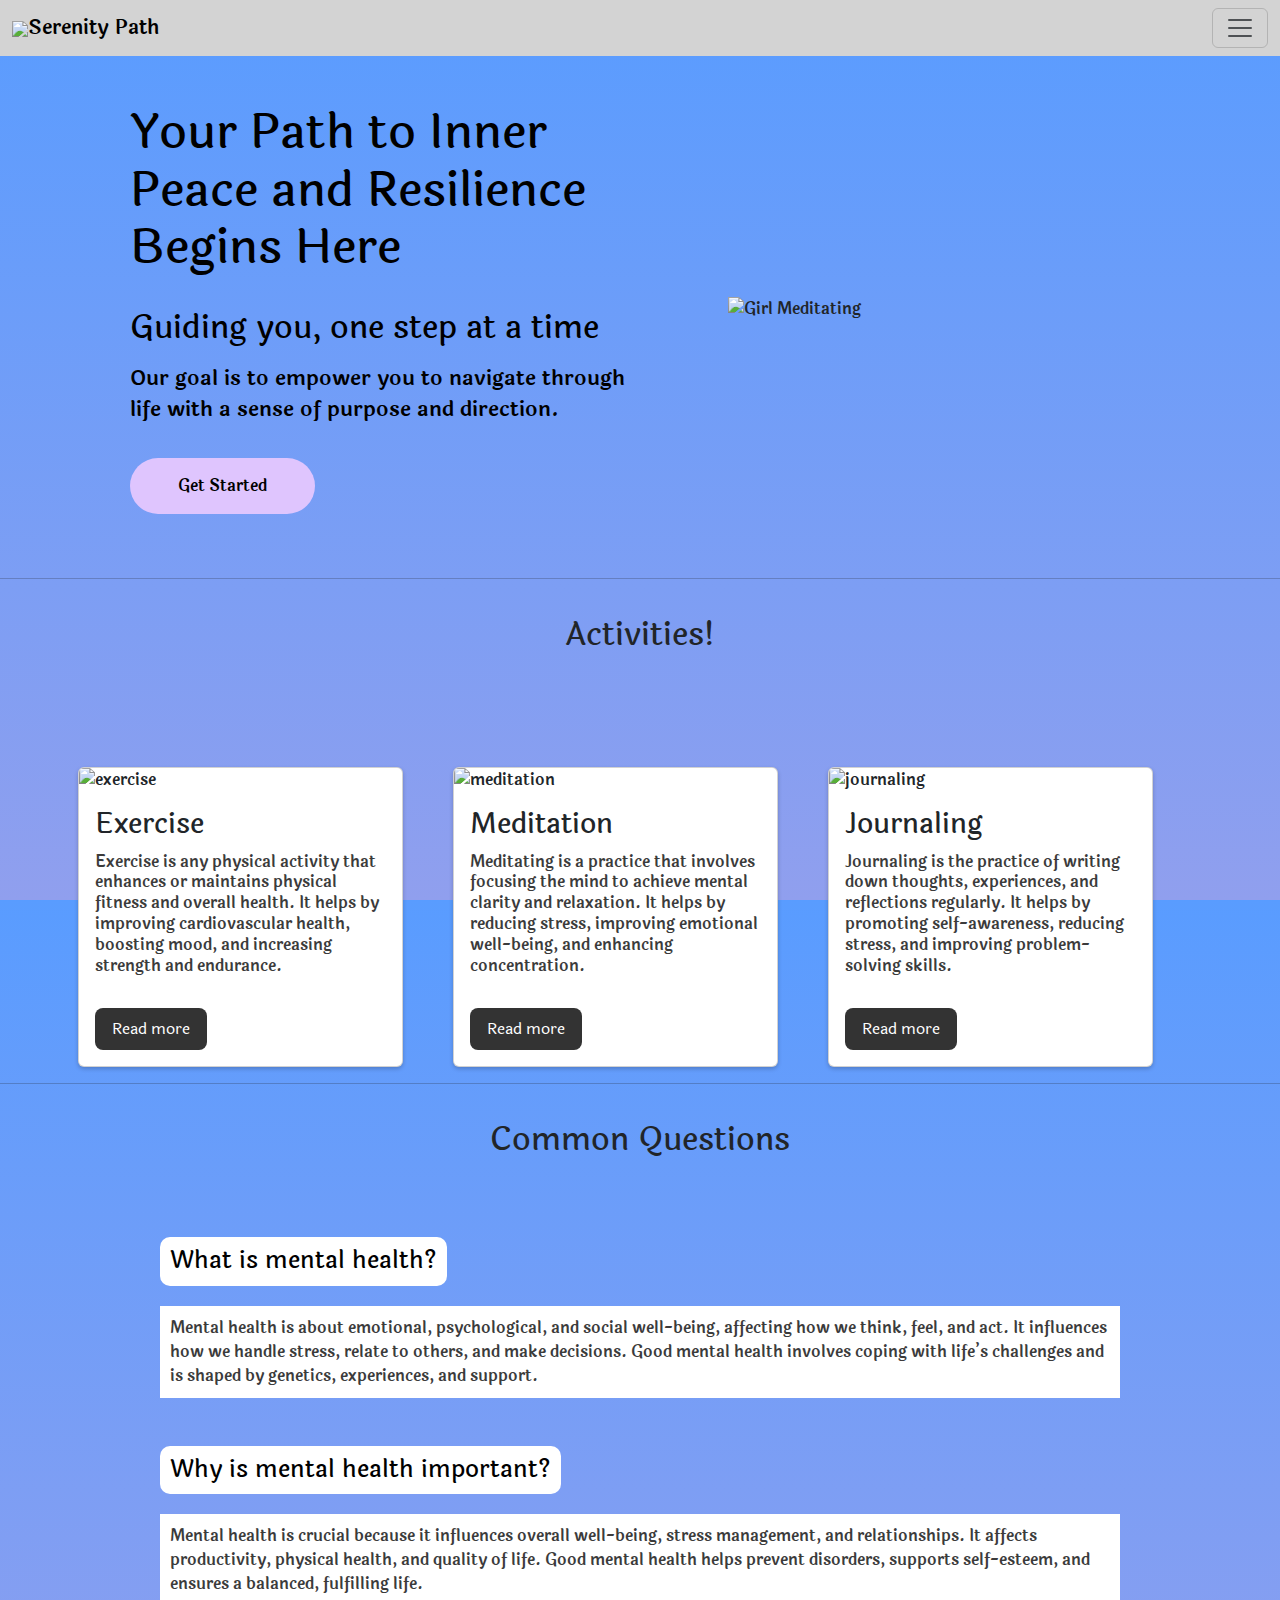
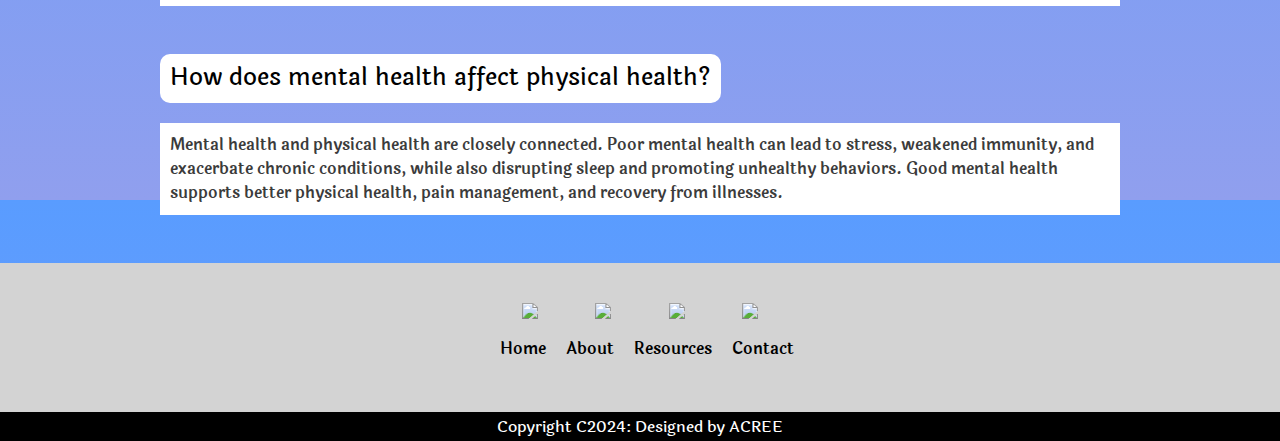
==== index2.html @ 8cf73219 "This is the my final for tkh. I may make some changes. Overall, made 2 html files and 1 css. Made 2 " ====
<!DOCTYPE html>
<html lang="en">

<head>
  <meta charset="UTF-8">
  <meta http-equiv="X-UA-Compatible" content="IE=edge">
  <meta name="viewport" content="width=device-width, initial-scale=1.0">
  <title>SP Mental Health</title>
  <link href="style.css" rel="stylesheet" type="text/css" />
  <link href="https://cdn.jsdelivr.net/npm/bootstrap@5.3.3/dist/css/bootstrap.min.css" rel="stylesheet"
    integrity="sha384-QWTKZyjpPEjISv5WaRU9OFeRpok6YctnYmDr5pNlyT2bRjXh0JMhjY6hW+ALEwIH" crossorigin="anonymous">
  <link rel="preconnect" href="https://fonts.googleapis.com">
  <link rel="preconnect" href="https://fonts.gstatic.com" crossorigin>
  <link href="https://fonts.googleapis.com/css2?family=Laila:wght@300;400;500;600;700&display=swap" rel="stylesheet">
</head>

<body>
  <header>
    <nav class="navbar" style="background-color: #D3D3D3;">
      <div class="container-fluid">
        <a class="navbar-brand" href="index.html"><img src="https://i.imgur.com/hKW77h2.png" height="80" font-family
            laila-semibold>Serenity Path</a>
        <button class="navbar-toggler" type="button" data-bs-toggle="collapse" data-bs-target="#navbarSupportedContent"
          aria-controls="navbarSupportedContent" aria-expanded="false" aria-label="Toggle navigation">
          <span class="navbar-toggler-icon"></span>
        </button>
        <div class="collapse navbar-collapse" id="navbarSupportedContent">
          <ul class="navbar-nav me-auto mb-2 mb-lg-0">
            <li class="nav-item">
              <a class="nav-link active" aria-current="page" href="index.html">Home</a>
            </li>
            <li class="nav-item">
              <a class="nav-link" href="https://www.thesprucepets.com/affectionate-cat-breeds-4846595">About</a>
            </li>
            <li class="nav-item">
              <a class="nav-link" href="https://www.cdc.gov/mentalhealth/learn/index.htm">Resources</a>
            </li>
            <li class="nav-item">
              <a class="nav-link" href="https://www.linkedin.com/in/acreetejada/">Contact</a>
            </li>
          </ul>
          <form class="d-flex" role="search">
            <input class="form-control me-2" type="search" placeholder="Mental Health" aria-label="Search">
            <button class="btn btn-outline-success" type="submit">Search</button>
          </form>
        </div>
      </div>
    </nav>
  </header>
  <section>
    <div class="container">
      <div class="left-column">
        <div class="standout">
          <h1>Your Path to Inner Peace and Resilience Begins Here</h1>
          <h4>Guiding you, one step at a time</h4>
          <p>Our goal is to empower you to navigate through life with a sense of purpose and direction.</p>
          <a href="index2.html#activities"><button class="get-started" type="button">Get Started</button></a>
        </div>
      </div>
      <div class="right-column">
        <img src="https://i.imgur.com/1aoHrjz.png" alt="Girl Meditating" class="girl-meditating">
      </div>
    </div>
    <hr class="hr-line">
  </section>
  <section>
    <div class="heading2">
      <h2 id="activities">Activities!</h2>
    </div>
    <div class="card-container">
      <div class="card">
        <img src="https://i.imgur.com/9u8tby2.jpeg" alt="exercise">
        <div class="card-content">
          <h3>Exercise</h3>
          <p>Exercise is any physical activity that enhances or maintains physical fitness and overall health. It helps
            by improving cardiovascular health, boosting mood, and increasing strength and endurance.</p>
          <a href="https://darebee.com/workouts.html" class="btn">Read more</a>
        </div>
      </div>
      <div class="card">
        <img src="https://i.imgur.com/pY3bj27.jpeg" alt="meditation">
        <div class="card-content">
          <h3>Meditation</h3>
          <p>Meditating is a practice that involves focusing the mind to achieve mental clarity and relaxation. It helps
            by reducing stress, improving emotional well-being, and enhancing concentration.</p>
          <a href="https://www.mindful.org/how-to-meditate/" class="btn">Read more</a>
        </div>
      </div>
      <div class="card">
        <img src="https://i.imgur.com/QgjBPJN.jpeg" alt="journaling">
        <div class="card-content">
          <h3>Journaling</h3>
          <p>Journaling is the practice of writing down thoughts, experiences, and reflections regularly. It helps by
            promoting self-awareness, reducing stress, and improving problem-solving skills.</p>
          <a href="https://www.betterup.com/blog/how-to-start-journaling" class="btn">Read more</a>
        </div>
      </div>
    </div>
    <hr class="hr-line">
  </section>
  <section>
    <div class="container3">
      <div class="heading2">
        <h2>Common Questions</h2>
      </div>
      <div class="common-q">
        <div class="q-a">
          <h4>What is mental health?</h4>
          <p>Mental health is about emotional, psychological, and social well-being, affecting how we think, feel, and
            act. It influences how we handle stress, relate to others, and make decisions. Good mental health involves
            coping with life’s challenges and is shaped by genetics, experiences, and support. </p>
          <div class="q-a">
            <h4>Why is mental health important?</h4>
            <p>Mental health is crucial because it influences overall well-being, stress management, and relationships. It affects productivity, physical health, and quality of life. Good mental health helps prevent disorders, supports self-esteem, and ensures a balanced, fulfilling life.
 </p>
            <div class="q-a">
              <h4>How does mental health affect physical health?</h4>
              <p>Mental health and physical health are closely connected. Poor mental health can lead to stress,
                weakened immunity, and exacerbate chronic conditions, while also disrupting sleep and promoting
                unhealthy behaviors. Good mental health supports better physical health, pain management, and recovery
                from illnesses.</p>
            </div>
          </div>
        </div>
      </div>
    </div>
  </section>
  <footer class="bottombox">
    <div class="elements">
      <a href="https://www.instagram.com/tacree11/"><img src="https://i.imgur.com/G66Lr1d.png"></a>
      <a href="https://x.com/?lang=en"><img src="https://i.imgur.com/zCm22pJ.png"></a>
      <a href="https://www.youtube.com/results?search_query=mental+health"><img
          src="https://i.imgur.com/CZb3G6f.png"></a>
      <a href="https://www.linkedin.com/in/acreetejada/"><img src="https://i.imgur.com/yIJxva3.png"></a>
    </div>
    <div class="designelm">
      <ul>
        <li>
          <a href="index.html">Home</a>
        </li>
        <li>
          <a href="https://www.thesprucepets.com/affectionate-cat-breeds-4846595">About</a>
        </li>
        <li>
          <a href="https://www.cdc.gov/mentalhealth/learn/index.htm">Resources</a>
        </li>
        <li>
          <a href="https://www.linkedin.com/in/acreetejada/">Contact</a>
        </li>
      </ul>
    </div>
    <div class="copyright">
      <h6>Copyright C2024: Designed by ACREE</h6>
    </div>
  </footer>
  <script src="script.js"></script>
  <script src="https://cdn.jsdelivr.net/npm/bootstrap@5.3.3/dist/js/bootstrap.bundle.min.js"
    integrity="sha384-YvpcrYf0tY3lHB60NNkmXc5s9fDVZLESaAA55NDzOxhy9GkcIdslK1eN7N6jIeHz" crossorigin="anonymous">
    </script>
</body>

</html>
---- style.css ----
* {
    box-sizing: border-box;
    margin: 0;
    padding: 0;
    font-family: laila, serif;
    font-weight: 600;
    font-style: normal;
  }
  
  html,
  body {
    height: 100%;
    width: 100%;
  }
  
  body {
    background: linear-gradient(#599CFF, #909FEE);
  }
  
  .laila-light {
    font-family: "Laila", serif;
    font-weight: 300;
    font-style: normal;
  }
  
  .laila-regular {
    font-family: "Laila", serif;
    font-weight: 400;
    font-style: normal;
  }
  
  .laila-medium {
    font-family: "Laila", serif;
    font-weight: 500;
    font-style: normal;
  }
  
  .laila-semibold {
    font-family: "Laila", serif;
    font-weight: 600;
    font-style: normal;
  }
  
  .laila-bold {
    font-family: "Laila", serif;
    font-weight: 700;
    font-style: normal;
  }
  
  .button1 {
    display: flex;
    justify-content: center;
    align-items: center;
  }
  
  .learnmore {
    background-color: white;
    border-radius: 50px;
    color: black;
    padding: 10px;
    text-align: center;
    font-size: 20px;
    margin: 3rem;
  }
  
  .bottombox {
    display: block;
    background-color: #D3D3D3;
    list-style: none;
    position: absolute;
    bottom: auto;
    width: 100%;
  }
  
  .elements {
    display: flex;
    justify-content: space-evenly;
    align-items: center;
    width: 80%;
    max-width: 350px;
    margin: 35px auto 0;
  }
  
  .elements a img {
    max-width: 100px;
    height: auto;
  }
  
  .designelm {
    display: flex;
    justify-content: center;
    align-items: center;
    width: 100%;
  }
  
  .designelm ul {
    display: flex;
    justify-content: space-evenly;
    list-style: none;
    padding: 0;
    width: 50%;
    max-width: 300px;
  }
  
  .designelm li {
    margin: 35px 10px;
    margin-top: 15px;
  }
  
  .designelm a {
    text-decoration: none;
    color: black;
    font-size: 16px;
  }
  
  .copyright h6 {
    background-color: black;
    color: white;
    text-align: center;
    position: absolute;
    bottom: auto;
    padding: 5px;
    width: 100%;
    margin: auto;
  }
  
  .container {
    display: flex;
    justify-content: space-between;
    align-items: center;
    width: 100%;
    height: auto;
  }
  
  .left-column {
    display: flex;
    flex-direction: column;
    justify-content: center;
    align-items: center;
    width: 55%;
    color: #000;
  }
  
  .standout {
    display: block;
    padding: 3rem;
  }
  
  .left-column h1 {
    margin-bottom: 2rem;
    font-size: 3rem;
  }
  
  .left-column h4 {
    margin-top: 1rem;
    margin-bottom: 1rem;
    font-size: 2rem;
  }
  
  .left-column p {
    margin-bottom: 2rem;
    font-size: 1.3rem;
  }
  
  .get-started {
    padding: 1rem 3rem;
    font-size: 1rem;
    border: none;
    color: #000;
    background: #DFC5FE;
    cursor: pointer;
    border-radius: 50px;
  }
  
  .get-started:hover {
    background: #BFA0FE;
    opacity: 0.8;
  }
  
  .right-column {
    width: 45%;
    display: flex;
    justify-content: flex-end;
    align-items: center;
    padding: 0 2rem;
  }
  
  .girl-meditating {
    width: 120%;
    height: 100%;
    max-width: none;
  }
  
  .heading2 {
    font-size: 4rem;
    padding: 5px;
    margin-top: 2rem;
    margin-bottom: 4rem;
    text-align: center;
  }
  
  .container2 {
    padding: 2rem;
  }
  
  .card-container {
    display: flex;
    justify-content: center;
    flex-wrap: wrap;
    margin-top: 100px;
  }
  
  .card {
    width: 325px;
    background-color: #f0f0f0;
    border-radius: 8px;
    overflow: hidden;
    box-shadow: 0px 2px 4px rgba(0, 0, 0, 0.2);
    margin-right: 50px;
  }
  
  .card-content {
    padding: 16px;
  }
  
  .card-content h3 {
    font-size: 28px;
    margin-bottom: 10px;
  }
  
  .card-content p {
    color: #3b3b3b;
    font-size: 16px;
    line-height: 1.3;
  }
  
  .card-content .btn {
    display: inline-block;
    padding: 8px 16px;
    background-color: #333;
    text-decoration: none;
    border-radius: 8px;
    margin-top: 16px;
    color: #fff;
  }
  
  .common-q h4 {
    background-color: white;
    color: #000;
    padding: 10px;
    margin-left: 10rem;
    margin-right: 10rem;
    border-radius: 10px;
    display: inline-block;
    margin-bottom: 20px;
  }
  
  .common-q p {
    background-color: white;
    color: #3b3b3b;
    padding: 10px;
    margin-left: 10rem;
    margin-right: 10rem;
    display: inline-block;
    margin-bottom: 3rem;
  }
  
  @media screen and (max-width: 768px) {
    .grid-container {
      grid-template-columns: 1fr;
    }
  }
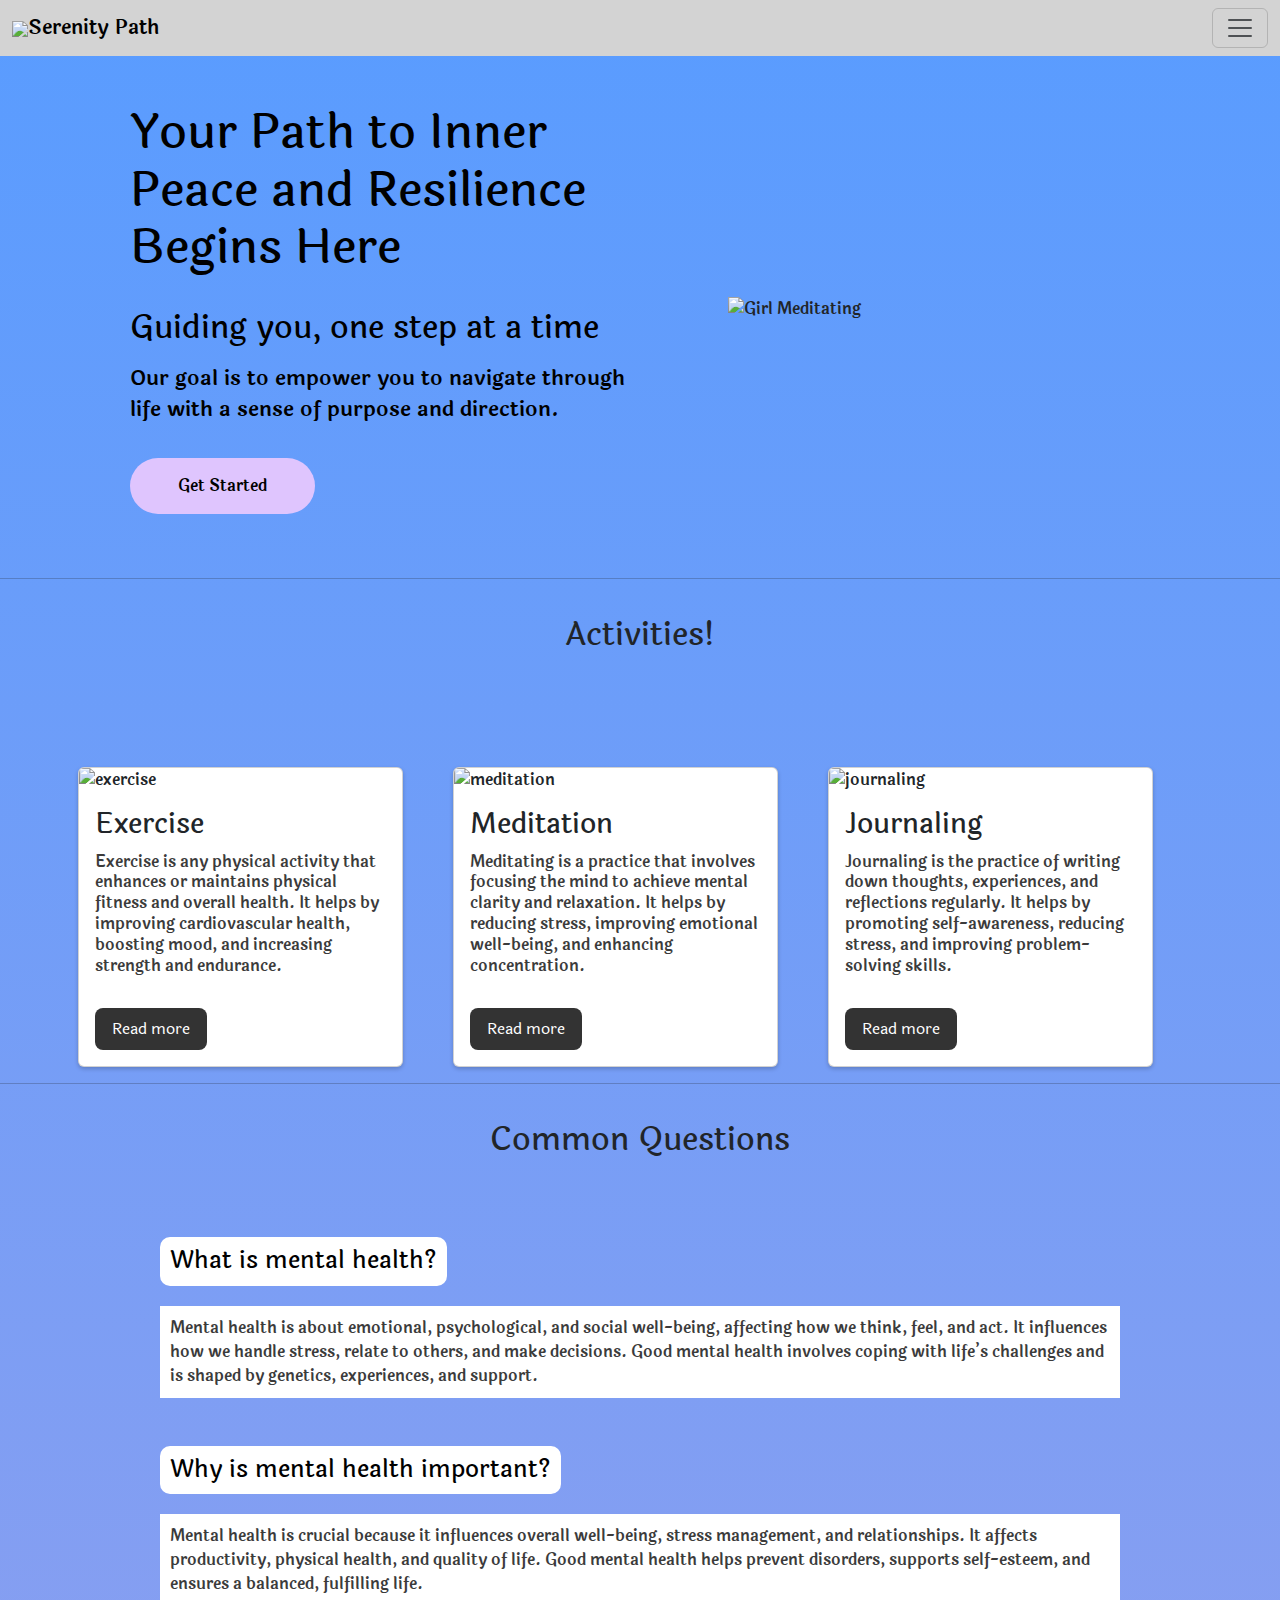
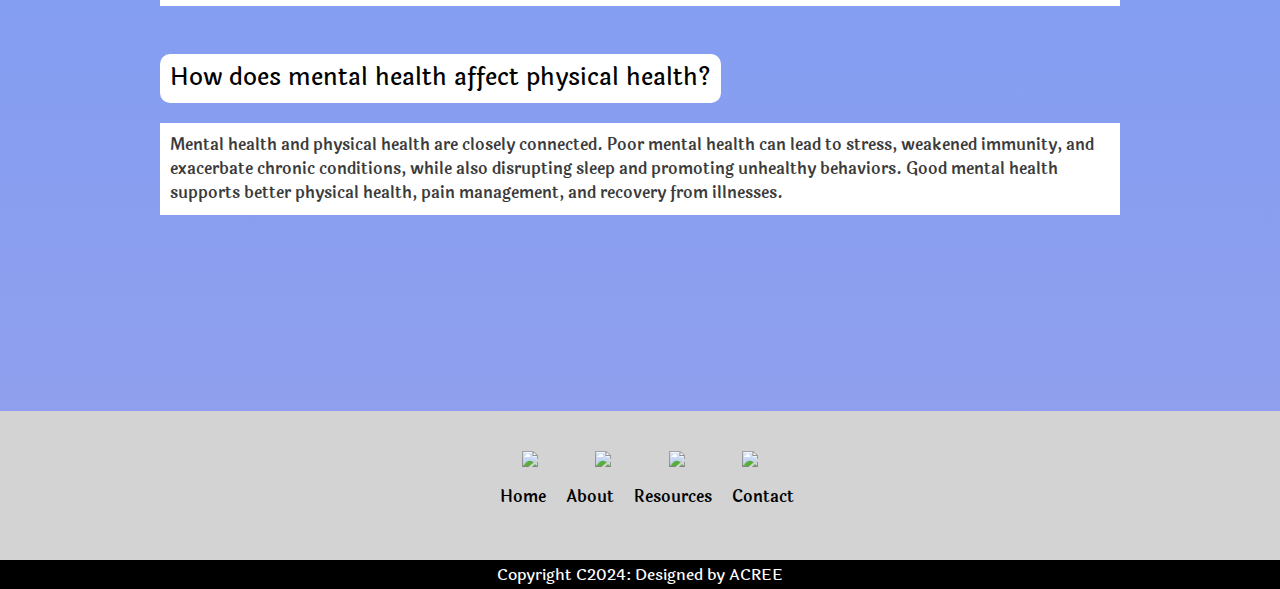
==== commit 5c959f29: "changed the website for about and resources on the nav bar." ====
--- a/index2.html
+++ b/index2.html
@@ -30,10 +30,10 @@
               <a class="nav-link active" aria-current="page" href="index.html">Home</a>
             </li>
             <li class="nav-item">
-              <a class="nav-link" href="https://www.thesprucepets.com/affectionate-cat-breeds-4846595">About</a>
+              <a class="nav-link" href="https://www.cdc.gov/mentalhealth/learn/index.htm">About</a>
             </li>
             <li class="nav-item">
-              <a class="nav-link" href="https://www.cdc.gov/mentalhealth/learn/index.htm">Resources</a>
+              <a class="nav-link" href="https://www.mentalhealthfirstaid.org/mental-health-resources/">Resources</a>
             </li>
             <li class="nav-item">
               <a class="nav-link" href="https://www.linkedin.com/in/acreetejada/">Contact</a>
--- a/style.css
+++ b/style.css
@@ -1,272 +1,270 @@
 * {
-    box-sizing: border-box;
-    margin: 0;
-    padding: 0;
-    font-family: laila, serif;
-    font-weight: 600;
-    font-style: normal;
+  box-sizing: border-box;
+  margin: 0;
+  padding: 0;
+  font-family: laila, serif;
+  font-weight: 600;
+  font-style: normal;
+}
+
+html,
+body {
+  height: 150%;
+  background: linear-gradient(#599CFF, #909FEE);
+}
+
+
+
+.laila-light {
+  font-family: "Laila", serif;
+  font-weight: 300;
+  font-style: normal;
+}
+
+.laila-regular {
+  font-family: "Laila", serif;
+  font-weight: 400;
+  font-style: normal;
+}
+
+.laila-medium {
+  font-family: "Laila", serif;
+  font-weight: 500;
+  font-style: normal;
+}
+
+.laila-semibold {
+  font-family: "Laila", serif;
+  font-weight: 600;
+  font-style: normal;
+}
+
+.laila-bold {
+  font-family: "Laila", serif;
+  font-weight: 700;
+  font-style: normal;
+}
+
+.button1 {
+  display: flex;
+  justify-content: center;
+  align-items: center;
+}
+
+.learnmore {
+  background-color: white;
+  border-radius: 50px;
+  color: black;
+  padding: 10px;
+  text-align: center;
+  font-size: 20px;
+  margin: 3rem;
+}
+
+.bottombox {
+  display: block;
+  background-color: #D3D3D3;
+  list-style: none;
+  position: absolute;
+  bottom: -140%;
+  width: 100%;
+}
+
+.elements {
+  display: flex;
+  justify-content: space-evenly;
+  align-items: center;
+  width: 80%;
+  max-width: 350px;
+  margin: 35px auto 0;
+}
+
+.elements a img {
+  max-width: 100px;
+  height: auto;
+}
+
+.designelm {
+  display: flex;
+  justify-content: center;
+  align-items: center;
+  width: 100%;
+}
+
+.designelm ul {
+  display: flex;
+  justify-content: space-evenly;
+  list-style: none;
+  padding: 0;
+  width: 50%;
+  max-width: 300px;
+}
+
+.designelm li {
+  margin: 35px 10px;
+  margin-top: 15px;
+}
+
+.designelm a {
+  text-decoration: none;
+  color: black;
+  font-size: 16px;
+}
+
+.copyright h6 {
+  background-color: black;
+  color: white;
+  text-align: center;
+  position: absolute;
+  bottom: auto;
+  padding: 5px;
+  width: 100%;
+  margin: auto;
+}
+
+.container {
+  display: flex;
+  justify-content: space-between;
+  align-items: center;
+  width: 100%;
+  height: auto;
+}
+
+.left-column {
+  display: flex;
+  flex-direction: column;
+  justify-content: center;
+  align-items: center;
+  width: 55%;
+  color: #000;
+}
+
+.standout {
+  display: block;
+  padding: 3rem;
+}
+
+.left-column h1 {
+  margin-bottom: 2rem;
+  font-size: 3rem;
+}
+
+.left-column h4 {
+  margin-top: 1rem;
+  margin-bottom: 1rem;
+  font-size: 2rem;
+}
+
+.left-column p {
+  margin-bottom: 2rem;
+  font-size: 1.3rem;
+}
+
+.get-started {
+  padding: 1rem 3rem;
+  font-size: 1rem;
+  border: none;
+  color: #000;
+  background: #DFC5FE;
+  cursor: pointer;
+  border-radius: 50px;
+}
+
+.get-started:hover {
+  background: #BFA0FE;
+  opacity: 0.8;
+}
+
+.right-column {
+  width: 45%;
+  display: flex;
+  justify-content: flex-end;
+  align-items: center;
+  padding: 0 2rem;
+}
+
+.girl-meditating {
+  width: 120%;
+  height: 100%;
+  max-width: none;
+}
+
+.heading2 {
+  font-size: 4rem;
+  padding: 5px;
+  margin-top: 2rem;
+  margin-bottom: 4rem;
+  text-align: center;
+}
+
+.container2 {
+  padding: 2rem;
+}
+
+.card-container {
+  display: flex;
+  justify-content: center;
+  flex-wrap: wrap;
+  margin-top: 100px;
+}
+
+.card {
+  width: 325px;
+  background-color: #f0f0f0;
+  border-radius: 8px;
+  overflow: hidden;
+  box-shadow: 0px 2px 4px rgba(0, 0, 0, 0.2);
+  margin-right: 50px;
+}
+
+.card-content {
+  padding: 16px;
+}
+
+.card-content h3 {
+  font-size: 28px;
+  margin-bottom: 10px;
+}
+
+.card-content p {
+  color: #3b3b3b;
+  font-size: 16px;
+  line-height: 1.3;
+}
+
+.card-content .btn {
+  display: inline-block;
+  padding: 8px 16px;
+  background-color: #333;
+  text-decoration: none;
+  border-radius: 8px;
+  margin-top: 16px;
+  color: #fff;
+}
+
+.common-q h4 {
+  background-color: white;
+  color: #000;
+  padding: 10px;
+  margin-left: 10rem;
+  margin-right: 10rem;
+  border-radius: 10px;
+  display: inline-block;
+  margin-bottom: 20px;
+}
+
+.common-q p {
+  background-color: white;
+  color: #3b3b3b;
+  padding: 10px;
+  margin-left: 10rem;
+  margin-right: 10rem;
+  display: inline-block;
+  margin-bottom: 3rem;
+}
+
+@media screen and (max-width: 768px) {
+  .grid-container {
+    grid-template-columns: 1fr;
   }
-  
-  html,
-  body {
-    height: 100%;
-    width: 100%;
-  }
-  
-  body {
-    background: linear-gradient(#599CFF, #909FEE);
-  }
-  
-  .laila-light {
-    font-family: "Laila", serif;
-    font-weight: 300;
-    font-style: normal;
-  }
-  
-  .laila-regular {
-    font-family: "Laila", serif;
-    font-weight: 400;
-    font-style: normal;
-  }
-  
-  .laila-medium {
-    font-family: "Laila", serif;
-    font-weight: 500;
-    font-style: normal;
-  }
-  
-  .laila-semibold {
-    font-family: "Laila", serif;
-    font-weight: 600;
-    font-style: normal;
-  }
-  
-  .laila-bold {
-    font-family: "Laila", serif;
-    font-weight: 700;
-    font-style: normal;
-  }
-  
-  .button1 {
-    display: flex;
-    justify-content: center;
-    align-items: center;
-  }
-  
-  .learnmore {
-    background-color: white;
-    border-radius: 50px;
-    color: black;
-    padding: 10px;
-    text-align: center;
-    font-size: 20px;
-    margin: 3rem;
-  }
-  
-  .bottombox {
-    display: block;
-    background-color: #D3D3D3;
-    list-style: none;
-    position: absolute;
-    bottom: auto;
-    width: 100%;
-  }
-  
-  .elements {
-    display: flex;
-    justify-content: space-evenly;
-    align-items: center;
-    width: 80%;
-    max-width: 350px;
-    margin: 35px auto 0;
-  }
-  
-  .elements a img {
-    max-width: 100px;
-    height: auto;
-  }
-  
-  .designelm {
-    display: flex;
-    justify-content: center;
-    align-items: center;
-    width: 100%;
-  }
-  
-  .designelm ul {
-    display: flex;
-    justify-content: space-evenly;
-    list-style: none;
-    padding: 0;
-    width: 50%;
-    max-width: 300px;
-  }
-  
-  .designelm li {
-    margin: 35px 10px;
-    margin-top: 15px;
-  }
-  
-  .designelm a {
-    text-decoration: none;
-    color: black;
-    font-size: 16px;
-  }
-  
-  .copyright h6 {
-    background-color: black;
-    color: white;
-    text-align: center;
-    position: absolute;
-    bottom: auto;
-    padding: 5px;
-    width: 100%;
-    margin: auto;
-  }
-  
-  .container {
-    display: flex;
-    justify-content: space-between;
-    align-items: center;
-    width: 100%;
-    height: auto;
-  }
-  
-  .left-column {
-    display: flex;
-    flex-direction: column;
-    justify-content: center;
-    align-items: center;
-    width: 55%;
-    color: #000;
-  }
-  
-  .standout {
-    display: block;
-    padding: 3rem;
-  }
-  
-  .left-column h1 {
-    margin-bottom: 2rem;
-    font-size: 3rem;
-  }
-  
-  .left-column h4 {
-    margin-top: 1rem;
-    margin-bottom: 1rem;
-    font-size: 2rem;
-  }
-  
-  .left-column p {
-    margin-bottom: 2rem;
-    font-size: 1.3rem;
-  }
-  
-  .get-started {
-    padding: 1rem 3rem;
-    font-size: 1rem;
-    border: none;
-    color: #000;
-    background: #DFC5FE;
-    cursor: pointer;
-    border-radius: 50px;
-  }
-  
-  .get-started:hover {
-    background: #BFA0FE;
-    opacity: 0.8;
-  }
-  
-  .right-column {
-    width: 45%;
-    display: flex;
-    justify-content: flex-end;
-    align-items: center;
-    padding: 0 2rem;
-  }
-  
-  .girl-meditating {
-    width: 120%;
-    height: 100%;
-    max-width: none;
-  }
-  
-  .heading2 {
-    font-size: 4rem;
-    padding: 5px;
-    margin-top: 2rem;
-    margin-bottom: 4rem;
-    text-align: center;
-  }
-  
-  .container2 {
-    padding: 2rem;
-  }
-  
-  .card-container {
-    display: flex;
-    justify-content: center;
-    flex-wrap: wrap;
-    margin-top: 100px;
-  }
-  
-  .card {
-    width: 325px;
-    background-color: #f0f0f0;
-    border-radius: 8px;
-    overflow: hidden;
-    box-shadow: 0px 2px 4px rgba(0, 0, 0, 0.2);
-    margin-right: 50px;
-  }
-  
-  .card-content {
-    padding: 16px;
-  }
-  
-  .card-content h3 {
-    font-size: 28px;
-    margin-bottom: 10px;
-  }
-  
-  .card-content p {
-    color: #3b3b3b;
-    font-size: 16px;
-    line-height: 1.3;
-  }
-  
-  .card-content .btn {
-    display: inline-block;
-    padding: 8px 16px;
-    background-color: #333;
-    text-decoration: none;
-    border-radius: 8px;
-    margin-top: 16px;
-    color: #fff;
-  }
-  
-  .common-q h4 {
-    background-color: white;
-    color: #000;
-    padding: 10px;
-    margin-left: 10rem;
-    margin-right: 10rem;
-    border-radius: 10px;
-    display: inline-block;
-    margin-bottom: 20px;
-  }
-  
-  .common-q p {
-    background-color: white;
-    color: #3b3b3b;
-    padding: 10px;
-    margin-left: 10rem;
-    margin-right: 10rem;
-    display: inline-block;
-    margin-bottom: 3rem;
-  }
-  
-  @media screen and (max-width: 768px) {
-    .grid-container {
-      grid-template-columns: 1fr;
-    }
-  }+}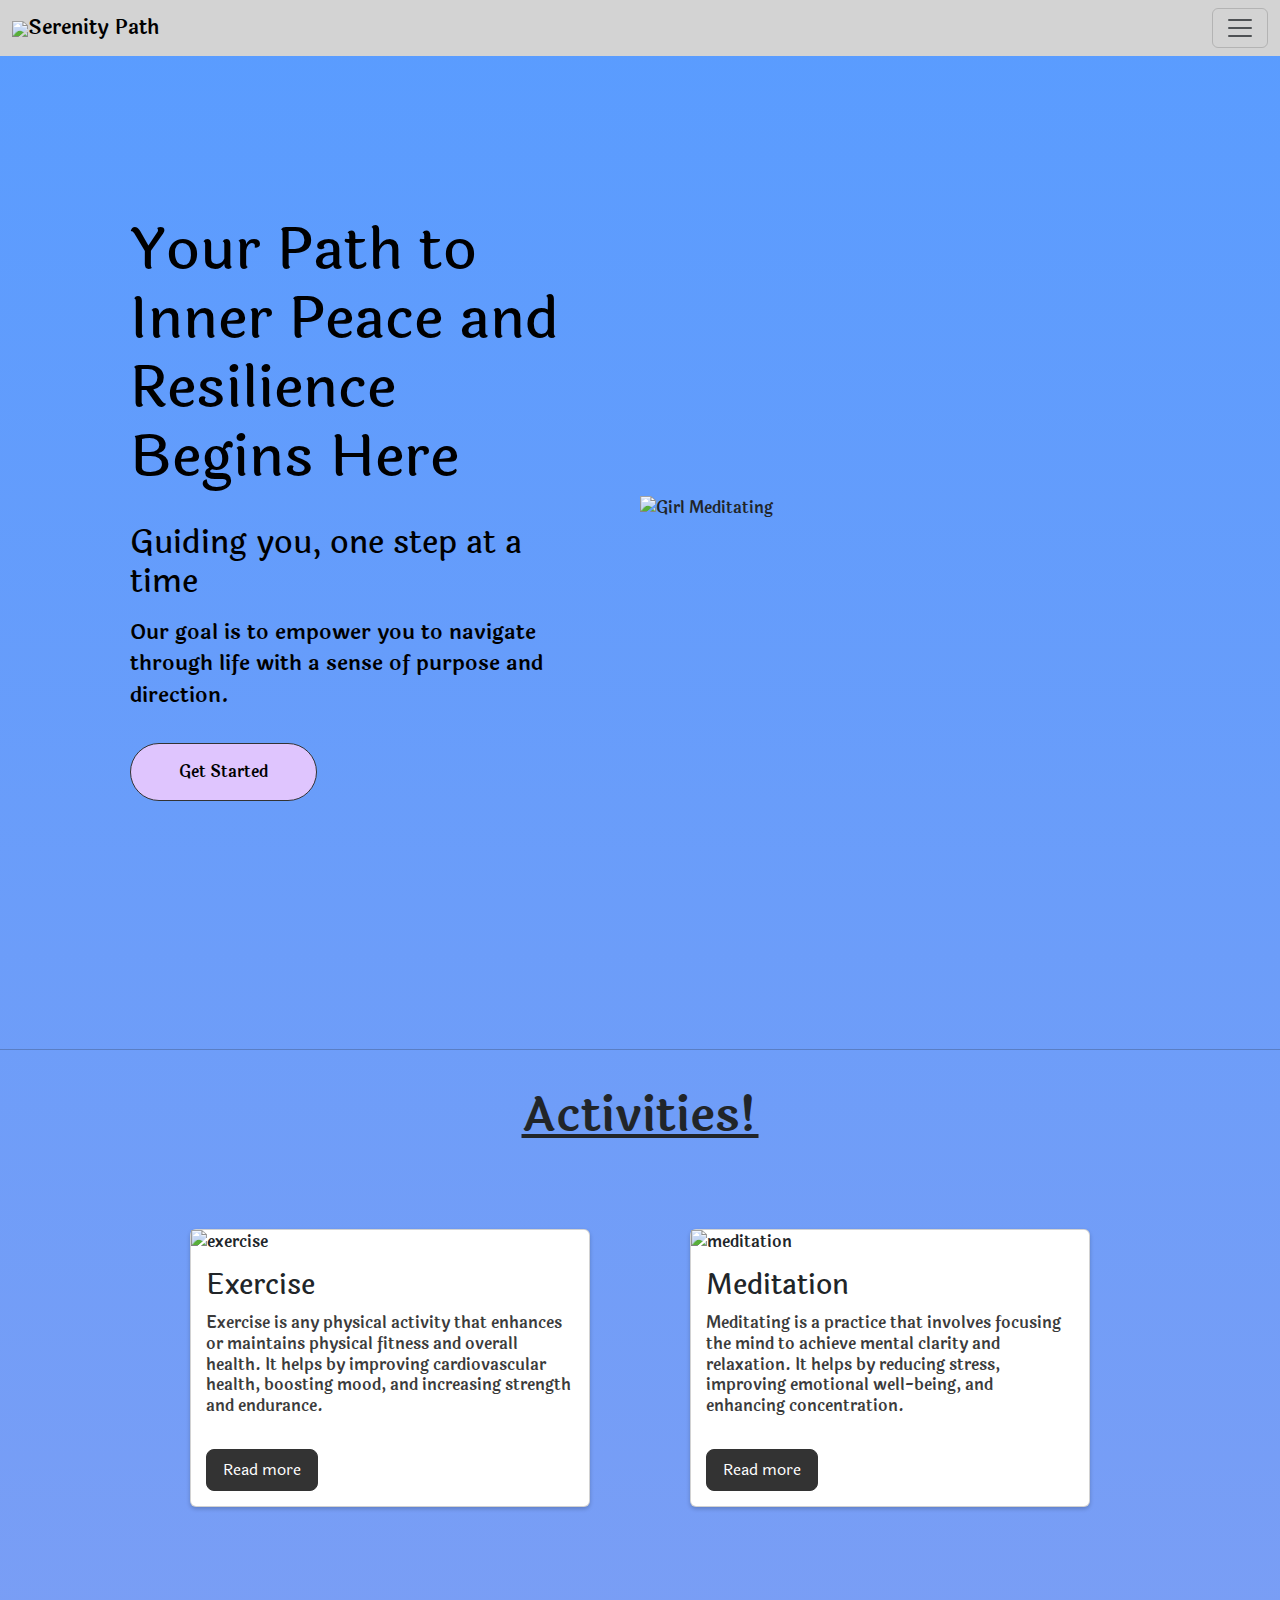
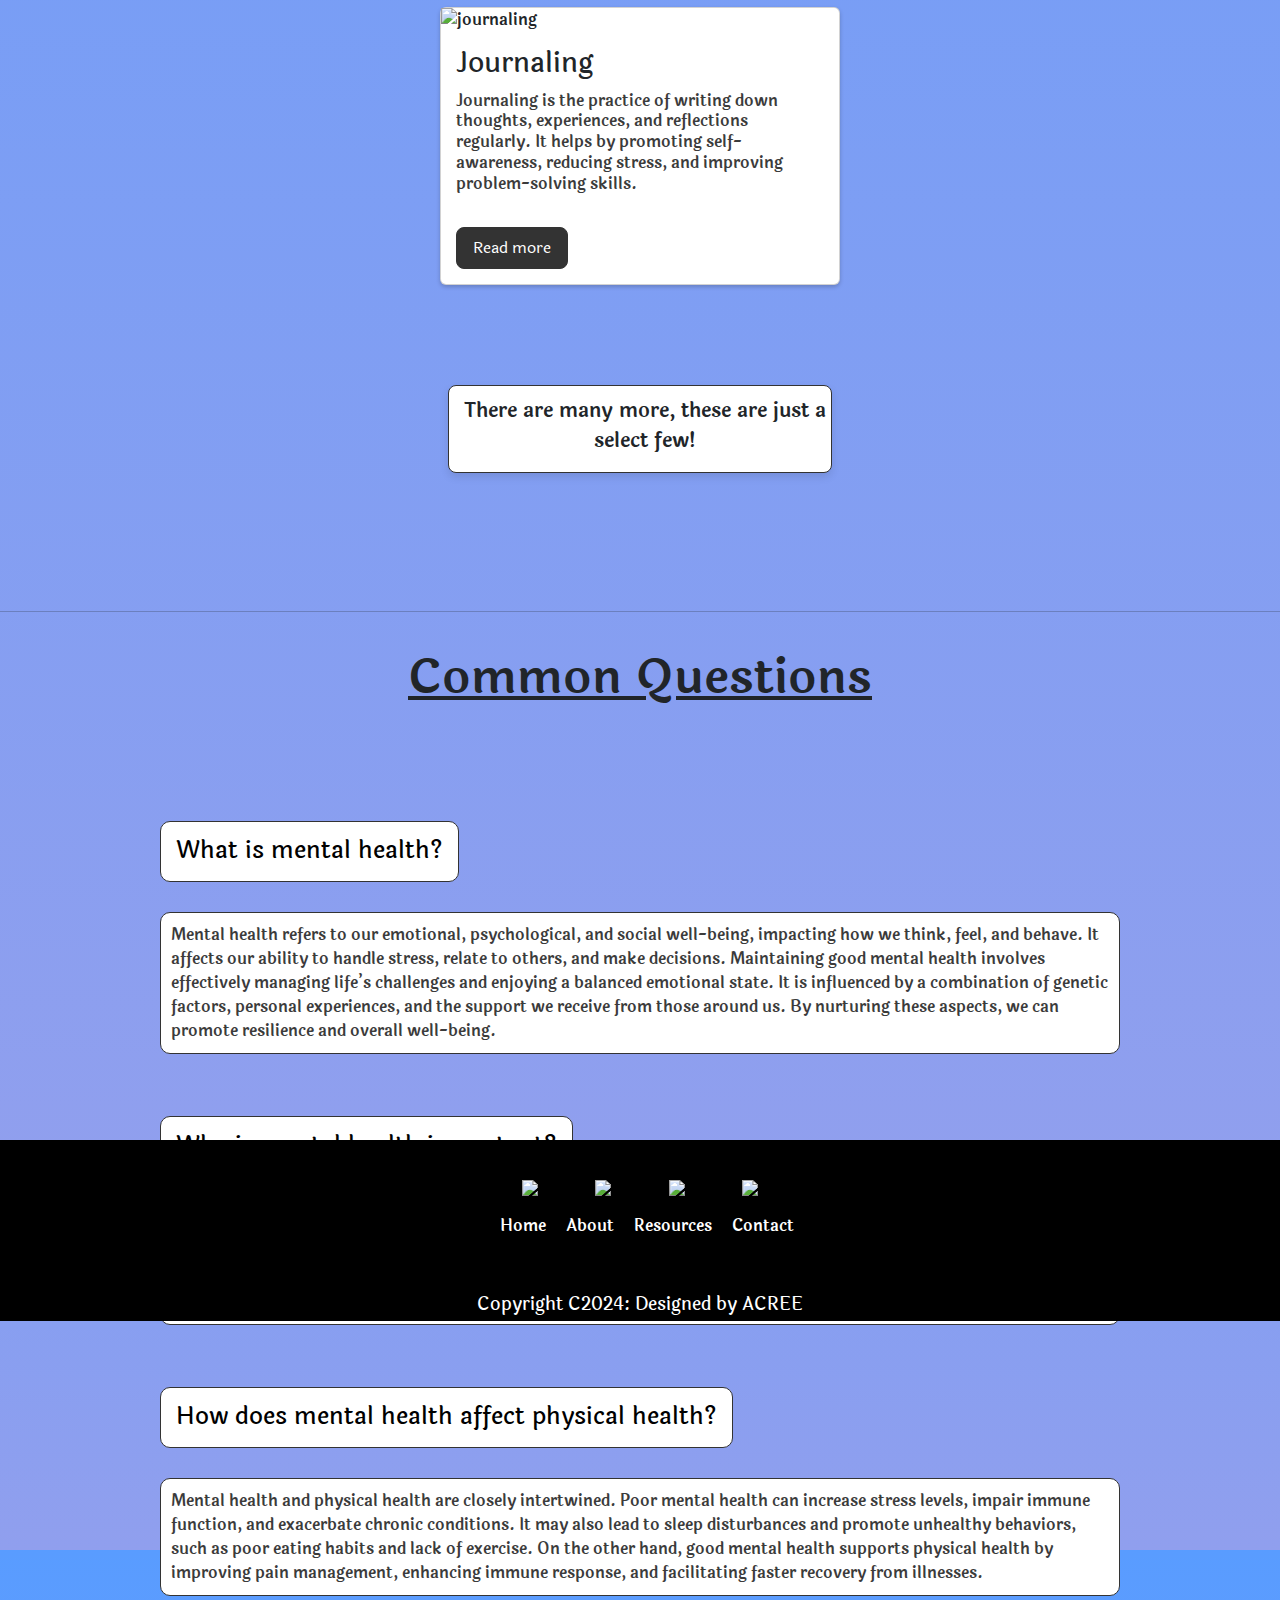
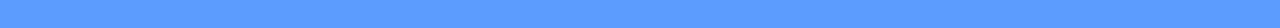
==== commit 8b8691e4: "Added all new lines of code from replit." ====
--- a/index2.html
+++ b/index2.html
@@ -15,6 +15,7 @@
 </head>
 
 <body>
+  <!-- Bootstrap Nav Bar -->
   <header>
     <nav class="navbar" style="background-color: #D3D3D3;">
       <div class="container-fluid">
@@ -47,6 +48,9 @@
       </div>
     </nav>
   </header>
+  <!-- Bootstrap Nav Bar End -->
+
+  <!-- Section 1, "Standout and welcome" -->
   <section>
     <div class="container">
       <div class="left-column">
@@ -63,9 +67,12 @@
     </div>
     <hr class="hr-line">
   </section>
+  <!-- Section 1, "Standout and welcome" End -->
+
+  <!-- Section 2, "Activities" -->
   <section>
-    <div class="heading2">
-      <h2 id="activities">Activities!</h2>
+    <div>
+      <h2 class="heading2" id="activities"><u>Activities!</u></h2>
     </div>
     <div class="card-container">
       <div class="card">
@@ -96,35 +103,50 @@
         </div>
       </div>
     </div>
+    <div class="des2">
+      <p>There are many more, these are just a select few!</p>
+    </div>
     <hr class="hr-line">
-  </section>
+  </section> 
+  <!-- Section 2, "Activities" End -->
+
+  <!-- Section 3, "Common Questions" -->
   <section>
     <div class="container3">
-      <div class="heading2">
-        <h2>Common Questions</h2>
+      <div>
+        <h2 class="heading2"><u>Common Questions</u></h2>
       </div>
       <div class="common-q">
         <div class="q-a">
           <h4>What is mental health?</h4>
-          <p>Mental health is about emotional, psychological, and social well-being, affecting how we think, feel, and
-            act. It influences how we handle stress, relate to others, and make decisions. Good mental health involves
-            coping with life’s challenges and is shaped by genetics, experiences, and support. </p>
+          <p>Mental health refers to our emotional, psychological, and social well-being, impacting how we think, feel,
+            and behave. It affects our ability to handle stress, relate to others, and make decisions. Maintaining good
+            mental health involves effectively managing life’s challenges and enjoying a balanced emotional state. It is
+            influenced by a combination of genetic factors, personal experiences, and the support we receive from those
+            around us. By nurturing these aspects, we can promote resilience and overall well-being.</p>
           <div class="q-a">
             <h4>Why is mental health important?</h4>
-            <p>Mental health is crucial because it influences overall well-being, stress management, and relationships. It affects productivity, physical health, and quality of life. Good mental health helps prevent disorders, supports self-esteem, and ensures a balanced, fulfilling life.
- </p>
+            <p>Mental health is crucial because it impacts our overall well-being, including our ability to manage
+              stress effectively and build strong relationships. It affects our productivity, physical health, and
+              overall quality of life. Maintaining good mental health helps prevent mental disorders, boosts
+              self-esteem, and supports a balanced, fulfilling life by enabling us to cope with challenges and pursue
+              personal and professional goals.</p>
             <div class="q-a">
               <h4>How does mental health affect physical health?</h4>
-              <p>Mental health and physical health are closely connected. Poor mental health can lead to stress,
-                weakened immunity, and exacerbate chronic conditions, while also disrupting sleep and promoting
-                unhealthy behaviors. Good mental health supports better physical health, pain management, and recovery
-                from illnesses.</p>
+              <p>Mental health and physical health are closely intertwined. Poor mental health can increase stress
+                levels, impair immune function, and exacerbate chronic conditions. It may also lead to sleep
+                disturbances and promote unhealthy behaviors, such as poor eating habits and lack of exercise. On the
+                other hand, good mental health supports physical health by improving pain management, enhancing immune
+                response, and facilitating faster recovery from illnesses.</p>
             </div>
           </div>
         </div>
       </div>
     </div>
   </section>
+  <!-- Section 3, "Common Questions" End -->
+  
+  <!-- Footer -->
   <footer class="bottombox">
     <div class="elements">
       <a href="https://www.instagram.com/tacree11/"><img src="https://i.imgur.com/G66Lr1d.png"></a>
@@ -139,10 +161,10 @@
           <a href="index.html">Home</a>
         </li>
         <li>
-          <a href="https://www.thesprucepets.com/affectionate-cat-breeds-4846595">About</a>
+          <a href="https://www.cdc.gov/mentalhealth/learn/index.htm">About</a>
         </li>
         <li>
-          <a href="https://www.cdc.gov/mentalhealth/learn/index.htm">Resources</a>
+          <a href="https://www.mentalhealthfirstaid.org/mental-health-resources/">Resources</a>
         </li>
         <li>
           <a href="https://www.linkedin.com/in/acreetejada/">Contact</a>
@@ -153,6 +175,8 @@
       <h6>Copyright C2024: Designed by ACREE</h6>
     </div>
   </footer>
+  <!-- Footer End -->
+  
   <script src="script.js"></script>
   <script src="https://cdn.jsdelivr.net/npm/bootstrap@5.3.3/dist/js/bootstrap.bundle.min.js"
     integrity="sha384-YvpcrYf0tY3lHB60NNkmXc5s9fDVZLESaAA55NDzOxhy9GkcIdslK1eN7N6jIeHz" crossorigin="anonymous">
--- a/style.css
+++ b/style.css
@@ -9,11 +9,9 @@
 
 html,
 body {
-  height: 150%;
+  height: 175%;
   background: linear-gradient(#599CFF, #909FEE);
 }
-
-
 
 .laila-light {
   font-family: "Laila", serif;
@@ -45,6 +43,52 @@
   font-style: normal;
 }
 
+.carousel-item {
+  height: 114vh;
+  width: 100vw;
+}
+
+.carousel-item img {
+  object-fit: cover;                                        
+  height: 100%;
+  width: 100%;
+}
+
+.img-con {
+  display: flex;
+  justify-content: center;
+  flex-wrap: wrap;
+  margin-top: 70px;
+  gap: 30px;
+}
+
+.img-con img {
+  width: 375px;
+  height: auto;
+  max-width: 100%;
+  margin-bottom: 10px;
+}
+
+.img-con img:nth-child(2) {
+  width: 850px;  
+}
+
+.des {
+  max-width: 80%;
+  margin: 40px auto;
+  padding: 20px;
+  text-align: center;
+  border: 1px solid #333;
+  border-radius: 8px;
+  background-color: #f9f9f9;
+  box-shadow: 0 4px 8px rgba(0, 0, 0, 0.1);
+}
+
+.des p {
+  font-size: 20px;
+  line-height: 2vw;
+}
+
 .button1 {
   display: flex;
   justify-content: center;
@@ -53,20 +97,79 @@
 
 .learnmore {
   background-color: white;
+  border: 1px solid #333;
   border-radius: 50px;
   color: black;
   padding: 10px;
   text-align: center;
   font-size: 20px;
-  margin: 3rem;
-}
-
+  margin-top: 30px;
+  margin-bottom: 29px;
+}
+
+.heading3 {
+  font-size: 3rem;
+  padding: 5px;
+  margin-top: 2rem;
+  margin-bottom: 5rem;
+  text-align: center;
+  background-color: #faf0e6;
+}
+
+.support-con {
+  display: flex;
+  flex-direction: column;
+  justify-content: center;
+  align-items: center;
+  gap: 20px;
+  background-color: #faf0e6;
+}
+
+.Name {
+  width: 30%;
+  padding: 15px;
+  border-radius: 50px;
+  border: 1px solid #333;
+}
+
+.Email {
+  width: 30%;
+  padding: 15px;
+  border-radius: 50px;
+  border: 1px solid #333;
+}
+
+.Message {
+  width: 30%;
+  padding-top: 15px;
+  padding-bottom: 40px;
+  padding-left: 20px;
+  padding-right: 20px;
+  border-radius: 50px;
+  border: 1px solid #333;
+}
+
+.Send-It {
+  width: 30%;
+  padding: 15px;
+  border-radius: 50px;
+  background-color: #DFC5FE;
+  border: none;
+  margin-top: 15px;
+  margin-bottom: 260px;
+  box-shadow: 0 10px 8px rgba(0, 0, 0, 0.1);
+}
+
+.Send-It:hover {
+  background: #BFA0FE;
+  opacity: 0.8;
+}
 .bottombox {
   display: block;
-  background-color: #D3D3D3;
+  background-color: #000;
   list-style: none;
   position: absolute;
-  bottom: -140%;
+  bottom: -221%;
   width: 100%;
 }
 
@@ -107,19 +210,20 @@
 
 .designelm a {
   text-decoration: none;
-  color: black;
+  color: white;
   font-size: 16px;
 }
 
 .copyright h6 {
   background-color: black;
-  color: white;
+  color: #fff;
   text-align: center;
   position: absolute;
   bottom: auto;
   padding: 5px;
   width: 100%;
   margin: auto;
+  font-size: 18px;
 }
 
 .container {
@@ -135,18 +239,21 @@
   flex-direction: column;
   justify-content: center;
   align-items: center;
-  width: 55%;
+  width: 50%;
   color: #000;
 }
 
 .standout {
   display: block;
-  padding: 3rem;
+  padding-top: 10rem;
+  padding-left: 3rem;
+  padding-right: 3rem;
+  padding-bottom: 14.5rem;
 }
 
 .left-column h1 {
   margin-bottom: 2rem;
-  font-size: 3rem;
+  font-size: 3.6rem;
 }
 
 .left-column h4 {
@@ -163,7 +270,7 @@
 .get-started {
   padding: 1rem 3rem;
   font-size: 1rem;
-  border: none;
+  border: 1px solid #333;
   color: #000;
   background: #DFC5FE;
   cursor: pointer;
@@ -176,24 +283,23 @@
 }
 
 .right-column {
-  width: 45%;
-  display: flex;
-  justify-content: flex-end;
-  align-items: center;
-  padding: 0 2rem;
+  width: 50%;
+  height: auto;
+  display: flex;
+  align-items: center;
 }
 
 .girl-meditating {
   width: 120%;
-  height: 100%;
-  max-width: none;
+  height: auto;
+  padding-bottom: 4.5rem;
 }
 
 .heading2 {
-  font-size: 4rem;
+  font-size: 3rem;
   padding: 5px;
   margin-top: 2rem;
-  margin-bottom: 4rem;
+  margin-bottom: 5rem;
   text-align: center;
 }
 
@@ -205,20 +311,21 @@
   display: flex;
   justify-content: center;
   flex-wrap: wrap;
-  margin-top: 100px;
+  margin-top: 50px;
+  margin-bottom: 100px;
+  gap: 100px;
 }
 
 .card {
-  width: 325px;
-  background-color: #f0f0f0;
+  width: 400px;
+  background-color: #fff;
   border-radius: 8px;
-  overflow: hidden;
+  border: 1px solid #333;
   box-shadow: 0px 2px 4px rgba(0, 0, 0, 0.2);
-  margin-right: 50px;
 }
 
 .card-content {
-  padding: 16px;
+  padding: 15px;
 }
 
 .card-content h3 {
@@ -240,17 +347,38 @@
   border-radius: 8px;
   margin-top: 16px;
   color: #fff;
+  border: 1px solid #333;
+}
+
+.des2 {
+  max-width: 30%;
+  margin-left: auto;
+  margin-right: auto;
+  margin-bottom: 138px;
+  padding-top: 10px;
+  padding-left: 10px;
+  text-align: center;
+  border: 1px solid #333;
+  border-radius: 8px;
+  background-color: #fff;
+  box-shadow: 0 4px 8px rgba(0, 0, 0, 0.1);
+}
+
+.des2 p {
+  font-size: 20px;
 }
 
 .common-q h4 {
   background-color: white;
   color: #000;
-  padding: 10px;
+  padding: 15px;
   margin-left: 10rem;
   margin-right: 10rem;
+  margin-top: 30px;
+  margin-bottom: 30px;
   border-radius: 10px;
+  border: 1px solid #333;
   display: inline-block;
-  margin-bottom: 20px;
 }
 
 .common-q p {
@@ -259,8 +387,11 @@
   padding: 10px;
   margin-left: 10rem;
   margin-right: 10rem;
+  border-radius: 10px;
+  margin-bottom: 2rem;
+  border: 1px solid #333;
   display: inline-block;
-  margin-bottom: 3rem;
+  font-size: 16px;
 }
 
 @media screen and (max-width: 768px) {
